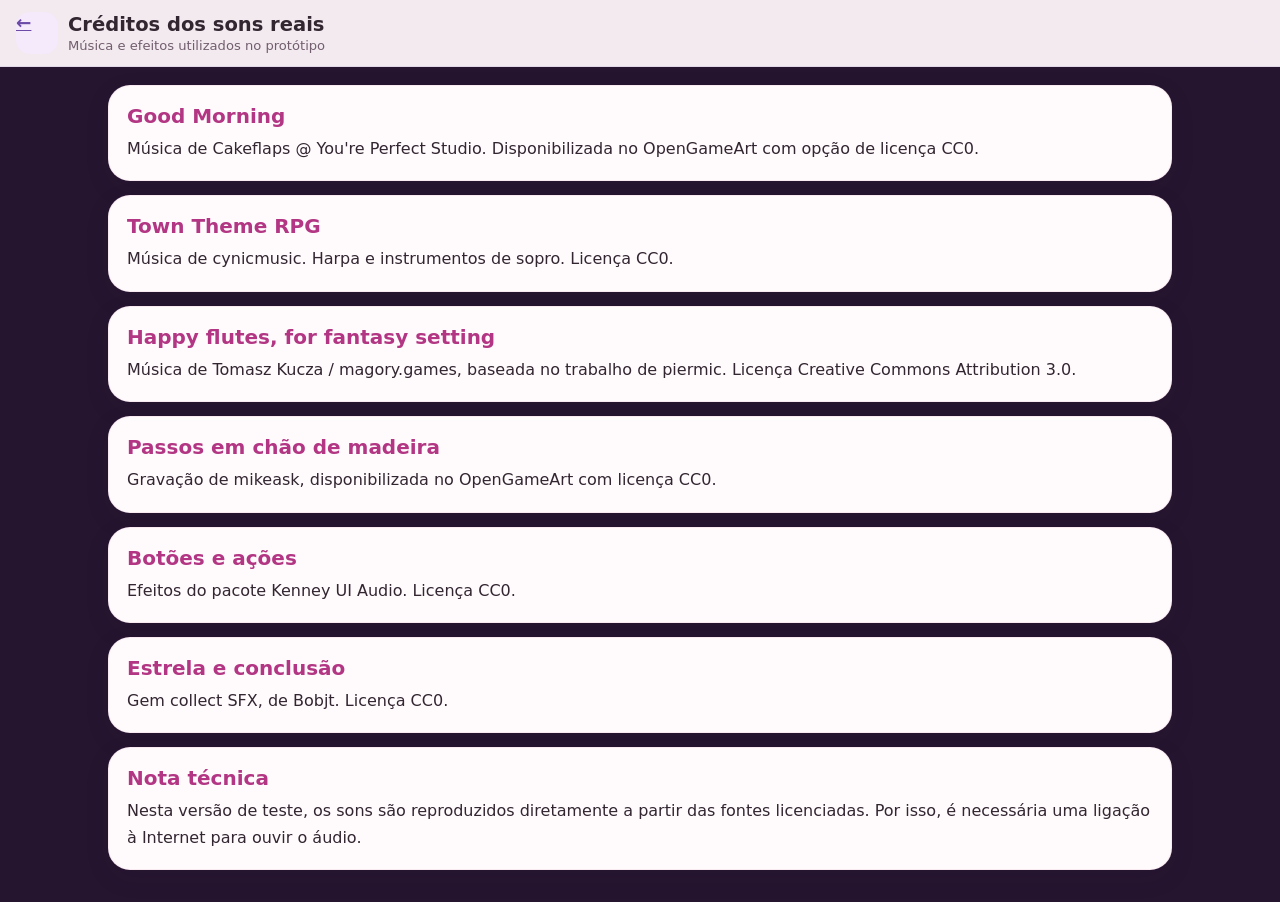
==== creditos-audio.html @ c7500253 "Add files via upload" ====
<!doctype html>
<html lang="pt-PT">
<head>
  <meta charset="utf-8">
  <meta name="viewport" content="width=device-width, initial-scale=1">
  <meta name="theme-color" content="#b23683">
  <title>Créditos de áudio — Ninita e Lama</title>
  <link rel="stylesheet" href="./styles.css">
</head>
<body>
  <header class="topbar">
    <a class="icon-btn" href="./index.html" aria-label="Voltar ao jogo">←</a>
    <div>
      <h2>Créditos dos sons reais</h2>
      <p>Música e efeitos utilizados no protótipo</p>
    </div>
  </header>

  <main class="content">
    <article class="card">
      <h3>Good Morning</h3>
      <p>
        Música de Cakeflaps @ You're Perfect Studio.
        Disponibilizada no OpenGameArt com opção de licença CC0.
      </p>
    </article>

    <article class="card">
      <h3>Town Theme RPG</h3>
      <p>
        Música de cynicmusic. Harpa e instrumentos de sopro.
        Licença CC0.
      </p>
    </article>

    <article class="card">
      <h3>Happy flutes, for fantasy setting</h3>
      <p>
        Música de Tomasz Kucza / magory.games, baseada no trabalho
        de piermic. Licença Creative Commons Attribution 3.0.
      </p>
    </article>

    <article class="card">
      <h3>Passos em chão de madeira</h3>
      <p>
        Gravação de mikeask, disponibilizada no OpenGameArt
        com licença CC0.
      </p>
    </article>

    <article class="card">
      <h3>Botões e ações</h3>
      <p>
        Efeitos do pacote Kenney UI Audio. Licença CC0.
      </p>
    </article>

    <article class="card">
      <h3>Estrela e conclusão</h3>
      <p>
        Gem collect SFX, de Bobjt. Licença CC0.
      </p>
    </article>

    <article class="card">
      <h3>Nota técnica</h3>
      <p>
        Nesta versão de teste, os sons são reproduzidos diretamente
        a partir das fontes licenciadas. Por isso, é necessária uma
        ligação à Internet para ouvir o áudio.
      </p>
    </article>
  </main>
</body>
</html>
---- styles.css ----
:root{
  --pink:#b23683;
  --pink-dark:#7d245c;
  --purple:#6c4ba8;
  --lavender:#efe4ff;
  --yellow:#ffe56b;
  --mint:#dff8ef;
  --green:#278b59;
  --ink:#322631;
  --surface:#fffafc;
  --danger:#b3261e;
  --shadow:0 16px 50px rgba(51,23,55,.22);
  font-family:Inter,ui-rounded,"SF Pro Rounded",system-ui,-apple-system,BlinkMacSystemFont,"Segoe UI",sans-serif;
  color-scheme:light
}
*{box-sizing:border-box}
html,body{margin:0;min-height:100%;background:#25152f;color:var(--ink)}
body{overflow-x:hidden}
button,input{font:inherit}
button{touch-action:manipulation}
img{display:block;max-width:100%}
.app-shell{min-height:100vh}
.screen{min-height:100vh;padding:calc(16px + env(safe-area-inset-top)) 18px calc(20px + env(safe-area-inset-bottom))}
.home-screen{
  position:relative;display:flex;flex-direction:column;justify-content:space-between;align-items:center;
  background:linear-gradient(to bottom,rgba(48,18,60,.08),rgba(49,19,64,.82)),
  url("./assets/images/quarto.webp") center/cover no-repeat
}
.home-overlay{position:absolute;inset:0;background:radial-gradient(circle at 50% 20%,transparent 0 25%,rgba(39,17,51,.28) 75%)}
.hero-panel,.menu-card,.footer-note{position:relative;z-index:1}
.hero-panel{text-align:center;color:#fff;margin-top:4vh;text-shadow:0 3px 18px rgba(0,0,0,.35)}
.logo-badge{width:90px;height:90px;border-radius:50%;margin:0 auto 14px;display:grid;place-items:center;font-size:48px;background:rgba(255,255,255,.92);box-shadow:var(--shadow)}
.hero-panel h1{font-size:clamp(2.4rem,8vw,4rem);line-height:.95;margin:0;font-weight:900}
.subtitle{font-size:clamp(1.05rem,4vw,1.45rem);font-weight:800;color:var(--yellow);margin:.7rem 0 0}
.glass-card{width:min(100%,480px);background:rgba(255,255,255,.94);border:1px solid rgba(255,255,255,.55);border-radius:28px;padding:20px;box-shadow:var(--shadow);backdrop-filter:blur(12px)}
.menu-card{display:grid;gap:12px}
.btn{border:0;border-radius:17px;padding:15px 18px;min-height:52px;cursor:pointer;font-weight:850;transition:.18s transform,.18s box-shadow,.18s opacity}
.btn:hover{transform:translateY(-1px)}
.btn:active{transform:translateY(1px)}
.btn-primary{background:linear-gradient(135deg,var(--pink),#d957a0);color:#fff;box-shadow:0 8px 20px rgba(178,54,131,.28)}
.btn-secondary{background:#fff;color:var(--purple);border:2px solid #dbc8ef}
.btn-text{background:transparent;padding:9px;min-height:40px}
.danger{color:var(--danger)}
.btn:disabled{opacity:.5;cursor:not-allowed;transform:none}
.progress-summary{display:flex;justify-content:center;gap:7px;align-items:baseline;padding-top:4px;color:#65445f;font-size:.95rem}
.progress-summary strong{font-size:1.1rem;color:var(--pink)}
.footer-note{color:#fff;text-align:center;font-size:.9rem;margin:18px 0 0}
.topbar{position:sticky;top:0;z-index:20;display:flex;align-items:center;gap:10px;min-height:66px;padding:12px 72px 12px 16px;background:rgba(255,248,252,.94);backdrop-filter:blur(12px);border-bottom:1px solid rgba(108,75,168,.12)}
.icon-btn{border:0;background:#f4eafb;color:var(--purple);width:42px;height:42px;border-radius:14px;cursor:pointer;font-weight:900;font-size:1.15rem}
.topbar h2{margin:0;font-size:1.22rem}
.topbar p{margin:2px 0 0;color:#725e6e;font-size:.82rem}
.content{max-width:1100px;margin:0 auto;padding:18px}
.world-grid{display:grid;grid-template-columns:repeat(2,minmax(0,1fr));gap:14px}
.world-card{position:relative;min-height:230px;border-radius:24px;overflow:hidden;box-shadow:0 10px 28px rgba(44,18,54,.2);cursor:pointer;background:#62456e;color:#fff;border:0;text-align:left;padding:0}
.world-card img{position:absolute;inset:0;width:100%;height:100%;object-fit:cover}
.world-card::after{content:"";position:absolute;inset:0;background:linear-gradient(to bottom,transparent 30%,rgba(22,10,29,.9))}
.world-card .world-info{position:absolute;z-index:2;left:14px;right:14px;bottom:14px}
.world-card .world-id{font-size:.78rem;color:var(--yellow);font-weight:900}
.world-card h3{margin:3px 0 4px;font-size:1.08rem;line-height:1.05}
.world-card p{margin:0;font-size:.78rem;opacity:.92}
.world-card .emoji{position:absolute;z-index:2;top:12px;left:12px;font-size:1.8rem}
.world-card.locked{filter:saturate(.45);opacity:.58;cursor:not-allowed}
.world-card .lock{position:absolute;z-index:3;inset:0;display:grid;place-items:center;font-size:2.4rem;background:rgba(34,17,42,.26)}
.world-card.completed .star{position:absolute;z-index:3;right:12px;top:12px;font-size:1.8rem;filter:drop-shadow(0 2px 8px rgba(0,0,0,.35))}
.story-hero,.level-hero{position:relative;border-radius:26px;overflow:hidden;min-height:250px;margin-bottom:16px;box-shadow:var(--shadow)}
.story-hero img,.level-hero img{width:100%;height:100%;position:absolute;inset:0;object-fit:cover}
.story-hero::after,.level-hero::after{content:"";position:absolute;inset:0;background:linear-gradient(to top,rgba(26,11,34,.85),transparent 60%)}
.story-hero h1,.level-hero .hero-copy{position:absolute;z-index:2;left:20px;right:20px;bottom:18px;color:#fff}
.story-hero h1{margin:0;font-size:clamp(1.6rem,5vw,2.6rem)}
.card{background:var(--surface);border-radius:22px;padding:18px;margin-bottom:14px;box-shadow:0 8px 24px rgba(57,27,62,.1);border:1px solid rgba(178,54,131,.08)}
.card h3{margin:0 0 8px;color:var(--pink);font-size:1.25rem}
.card p{margin:0;line-height:1.65}
.gallery-grid{display:grid;grid-template-columns:1fr;gap:16px}
.gallery-card{overflow:hidden;background:#fff;border-radius:24px;box-shadow:var(--shadow)}
.gallery-card img{width:100%;aspect-ratio:4/3;object-fit:cover}
.gallery-card .caption{padding:15px}
.gallery-card h3{margin:0 0 4px}
.level-screen{min-height:100vh;background-position:center;background-size:cover;background-attachment:fixed}
.level-shade{min-height:100vh;background:linear-gradient(rgba(41,18,52,.26),rgba(36,15,46,.88))}
.level-content{max-width:790px;margin:0 auto;padding:18px}
.level-hero{min-height:220px}
.level-hero .hero-copy h1{margin:0 0 6px;font-size:clamp(1.6rem,5vw,2.4rem)}
.level-hero .hero-copy p{margin:0;opacity:.94}
.mission-card{background:rgba(255,255,255,.95);backdrop-filter:blur(10px);border-radius:24px;padding:18px;margin-bottom:14px;box-shadow:var(--shadow)}
.mission-card h3{margin:.1rem 0 .55rem;color:var(--pink)}
.lama-tip{background:#f0e7ff;color:#5b3c88;border-radius:15px;padding:12px;margin-top:12px;font-weight:700}
.progress-track{height:12px;border-radius:999px;background:#eadfeb;overflow:hidden;margin:14px 0 7px}
.progress-fill{height:100%;width:0;background:linear-gradient(90deg,var(--pink),#ec74ba);transition:width .25s}
.task-list{display:grid;gap:11px}
.task{display:flex;align-items:center;gap:12px;width:100%;background:rgba(255,255,255,.95);border:0;border-radius:18px;padding:14px;text-align:left;cursor:pointer;box-shadow:0 7px 20px rgba(44,20,50,.13)}
.task .check{flex:0 0 30px;width:30px;height:30px;border-radius:50%;display:grid;place-items:center;background:#eee4f1;color:transparent;font-weight:900}
.task.done{background:#e9faef}
.task.done .check{background:#2f9d65;color:#fff}
.task span:last-child{font-weight:800}
.reward{display:none;background:#fff2af;border-radius:24px;padding:22px;margin-top:16px;text-align:center;box-shadow:var(--shadow)}
.reward.show{display:block;animation:pop .25s ease-out}
.reward .big-star{font-size:3rem}
@keyframes pop{from{transform:scale(.94);opacity:0}to{transform:scale(1);opacity:1}}
.dialog-backdrop{position:fixed;inset:0;z-index:100;background:rgba(24,10,30,.55);display:grid;place-items:center;padding:18px}
.dialog{width:min(100%,430px);background:#fff;border-radius:24px;padding:22px;box-shadow:var(--shadow)}
.dialog h3{margin-top:0}
.dialog-actions{display:flex;justify-content:flex-end;gap:10px;margin-top:18px}
.badge{display:inline-flex;gap:6px;align-items:center;border-radius:999px;background:#f4e8fb;color:#5e3b85;padding:7px 10px;font-size:.8rem;font-weight:800}
.empty-space{height:20px}

/* Áudio */
.audio-button{
  position:fixed;z-index:250;right:15px;top:calc(14px + env(safe-area-inset-top));
  width:48px;height:48px;border:0;border-radius:16px;background:rgba(255,255,255,.95);
  color:var(--purple);box-shadow:0 10px 28px rgba(44,18,54,.25);font-size:1.35rem;cursor:pointer
}
.audio-panel{
  position:fixed;z-index:260;right:15px;top:calc(70px + env(safe-area-inset-top));
  width:min(320px,calc(100vw - 30px));background:rgba(255,255,255,.98);border-radius:22px;
  padding:18px;box-shadow:var(--shadow);backdrop-filter:blur(12px)
}
.audio-panel h3{margin:0 0 14px;color:var(--pink)}
.audio-panel label{display:grid;grid-template-columns:75px 1fr;align-items:center;gap:12px;margin-bottom:14px;font-weight:800}
.audio-panel input[type=range]{width:100%;accent-color:var(--pink)}
.audio-panel .btn{width:100%;margin-top:8px}

/* Jogo interativo do Quarto Encantado */
.game-shell{max-width:1080px;margin:0 auto;padding:14px}
.game-instructions{
  display:flex;flex-wrap:wrap;gap:8px;align-items:center;justify-content:center;
  background:rgba(255,255,255,.96);padding:12px;border-radius:18px;margin-bottom:12px;box-shadow:var(--shadow)
}
.key-chip{background:#f1e6f7;color:#5d3d78;border:1px solid #dbc9e5;border-radius:10px;padding:7px 9px;font-weight:900;font-size:.82rem}
.game-layout{display:grid;gap:12px}
.game-stage-wrap{
  position:relative;overflow:hidden;border-radius:24px;background:#f7cbe0;
  box-shadow:var(--shadow);border:4px solid rgba(255,255,255,.82)
}
#game-canvas{display:block;width:100%;height:auto;aspect-ratio:16/9;touch-action:none}
.game-prompt{
  position:absolute;left:50%;bottom:12px;transform:translateX(-50%);
  max-width:calc(100% - 24px);padding:9px 14px;border-radius:999px;
  background:rgba(48,25,55,.86);color:#fff;font-weight:900;text-align:center;font-size:.88rem;
  pointer-events:none
}
.game-hud{
  display:grid;gap:9px;background:rgba(255,255,255,.96);border-radius:22px;padding:15px;box-shadow:var(--shadow)
}
.game-hud h3{margin:0;color:var(--pink)}
.game-task{
  display:flex;align-items:center;gap:9px;background:#f9f0f7;border-radius:14px;padding:9px 11px;font-size:.91rem;font-weight:800
}
.game-task .game-check{width:25px;height:25px;display:grid;place-items:center;border-radius:50%;background:#e5d8e7;color:transparent;flex:0 0 25px}
.game-task.done{background:#e4f8eb}
.game-task.done .game-check{background:var(--green);color:#fff}
.game-controls{display:flex;gap:18px;justify-content:center;align-items:center;margin-top:13px;user-select:none}
.dpad{display:grid;grid-template-columns:58px 58px 58px;grid-template-rows:58px 58px 58px;gap:5px}
.control-btn{
  border:0;border-radius:18px;background:rgba(255,255,255,.96);color:var(--purple);
  box-shadow:0 8px 22px rgba(45,20,52,.22);font-size:1.45rem;font-weight:900;
  touch-action:none;cursor:pointer
}
.control-btn.active,.control-btn:active{background:var(--purple);color:#fff;transform:scale(.96)}
.control-up{grid-column:2;grid-row:1}
.control-left{grid-column:1;grid-row:2}
.control-down{grid-column:2;grid-row:2}
.control-right{grid-column:3;grid-row:2}
.action-btn{
  width:115px;height:115px;border-radius:50%;border:0;background:linear-gradient(145deg,#ff83bd,var(--pink));
  color:#fff;font-weight:950;box-shadow:0 12px 28px rgba(178,54,131,.35);cursor:pointer;touch-action:none;
  display:grid;place-items:center;text-align:center;padding:12px
}
.action-btn:active{transform:scale(.96)}
.game-reward{
  position:absolute;inset:0;display:none;place-items:center;background:rgba(47,22,55,.66);
  padding:18px;z-index:10
}
.game-reward.show{display:grid}
.game-reward-card{
  width:min(430px,100%);background:#fff4b7;border-radius:28px;padding:24px;text-align:center;box-shadow:var(--shadow)
}
.game-reward-card .big-star{font-size:3.5rem}
.game-reward-card h2{margin:4px 0;color:#714a22}
.game-reward-card .btn{width:100%;margin-top:12px}

@media (min-width:700px){
  .world-grid{grid-template-columns:repeat(3,minmax(0,1fr))}
  .gallery-grid{grid-template-columns:repeat(2,minmax(0,1fr))}
  .screen{padding-left:26px;padding-right:26px}
  .game-layout{grid-template-columns:minmax(0,1fr) 260px;align-items:start}
}
@media (min-width:980px){
  .world-grid{grid-template-columns:repeat(4,minmax(0,1fr))}
  .gallery-grid{grid-template-columns:repeat(3,minmax(0,1fr))}
}
@media (max-width:480px){
  .dpad{grid-template-columns:52px 52px 52px;grid-template-rows:52px 52px 52px}
  .action-btn{width:100px;height:100px;font-size:.88rem}
  .game-controls{gap:10px}
}


.audio-credit-link{
  display:block;
  width:100%;
  text-align:center;
  text-decoration:none;
  color:#6c4ba8
}
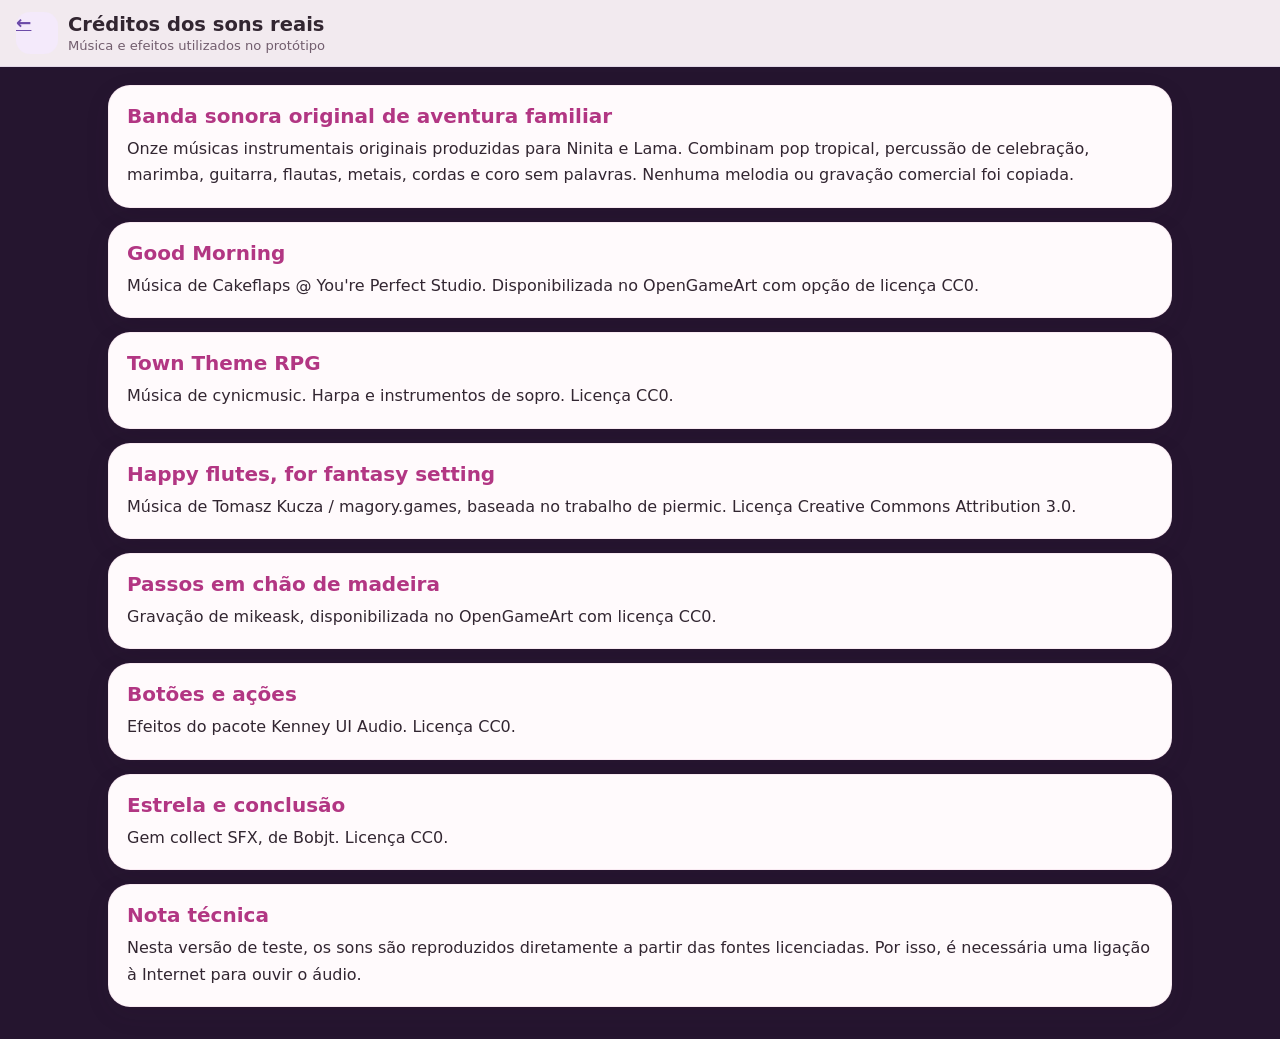
==== commit f57e9e63: "Add files via upload" ====
--- a/creditos-audio.html
+++ b/creditos-audio.html
@@ -17,6 +17,18 @@
   </header>
 
   <main class="content">
+    <article class="card">
+      <h3>Banda sonora original de aventura familiar</h3>
+      <p>
+        Onze músicas instrumentais originais produzidas para Ninita e Lama.
+        Combinam pop tropical, percussão de celebração, marimba, guitarra,
+        flautas, metais, cordas e coro sem palavras. Nenhuma melodia ou
+        gravação comercial foi copiada.
+      </p>
+    </article>
+
+    
+
     <article class="card">
       <h3>Good Morning</h3>
       <p>
--- a/styles.css
+++ b/styles.css
@@ -135,7 +135,16 @@
 .game-prompt{
   position:absolute;left:50%;bottom:12px;transform:translateX(-50%);
   max-width:calc(100% - 24px);padding:9px 14px;border-radius:999px;
-  background:rgba(48,25,55,.86);color:#fff;font-weight:900;text-align:center;font-size:.88rem;
+  background:transparent;
+  color:#fff;
+  font-weight:900;
+  text-align:center;
+  font-size:.88rem;
+  text-shadow:
+    0 2px 4px rgba(0,0,0,.95),
+    0 0 8px rgba(0,0,0,.75);
+  box-shadow:none;
+  backdrop-filter:none;
   pointer-events:none
 }
 .game-hud{
@@ -202,3 +211,270 @@
   text-decoration:none;
   color:#6c4ba8
 }
+
+
+/* --- Ajustes da versão realista vertical --- */
+.home-screen{
+  background:linear-gradient(to bottom,rgba(38,16,47,.15),rgba(38,16,47,.84)),
+  url("./assets/images/quarto.webp") center/cover no-repeat;
+}
+
+.story-hero,
+.level-hero{
+  min-height:380px;
+}
+
+.gallery-card img{
+  aspect-ratio:9/16;
+}
+
+.world-card{
+  min-height:290px;
+}
+
+.level-screen{
+  background-position:center;
+  background-size:cover;
+  background-attachment:scroll;
+}
+
+.game-shell{
+  max-width:640px;
+  margin:0 auto;
+  padding:14px 10px 24px;
+}
+
+.game-layout{
+  grid-template-columns:1fr !important;
+  gap:14px;
+}
+
+.game-stage-wrap{
+  max-width:560px;
+  margin:0 auto;
+  border-radius:26px;
+}
+
+#game-canvas{
+  display:block;
+  width:100%;
+  height:auto;
+  aspect-ratio:9/16;
+  touch-action:none;
+}
+
+.game-hud{
+  max-width:560px;
+  margin:0 auto;
+}
+
+.game-controls{
+  flex-direction:row;
+  justify-content:center;
+  align-items:center;
+  gap:16px;
+  margin-top:14px;
+}
+
+.game-instructions{
+  max-width:560px;
+  margin:0 auto 12px;
+}
+
+.action-btn{
+  width:110px;
+  height:110px;
+}
+
+@media (min-width:700px){
+  .game-layout{
+    grid-template-columns:1fr !important;
+  }
+}
+
+@media (max-width:480px){
+  .story-hero,
+  .level-hero{
+    min-height:300px;
+  }
+
+  .world-card{
+    min-height:250px;
+  }
+
+  .game-controls{
+    gap:10px;
+  }
+
+  .action-btn{
+    width:98px;
+    height:98px;
+    font-size:.84rem;
+  }
+}
+
+
+/* --- Comandos visíveis dentro do cenário e toque direto --- */
+.game-stage-wrap{
+  position:relative;
+  overflow:hidden;
+}
+
+.game-controls{
+  display:none !important;
+}
+
+.game-controls-overlay{
+  position:absolute;
+  inset:0;
+  z-index:5;
+  pointer-events:none;
+}
+
+.game-controls-overlay .overlay-dpad{
+  position:absolute;
+  left:12px;
+  bottom:14px;
+  grid-template-columns:44px 44px 44px;
+  grid-template-rows:44px 44px 44px;
+  gap:4px;
+  pointer-events:auto;
+}
+
+.game-controls-overlay .control-btn{
+  border-radius:14px;
+  background:rgba(255,255,255,.60);
+  color:var(--purple);
+  box-shadow:0 6px 16px rgba(25,10,30,.18);
+  backdrop-filter:blur(6px);
+  font-size:1.1rem;
+}
+
+.game-controls-overlay .control-btn.active,
+.game-controls-overlay .control-btn:active{
+  background:rgba(72,40,98,.92);
+  color:#fff;
+}
+
+.game-controls-overlay .overlay-action{
+  position:absolute;
+  right:12px;
+  bottom:18px;
+  width:84px;
+  height:84px;
+  padding:8px;
+  font-size:.70rem;
+  line-height:1.08;
+  pointer-events:auto;
+  opacity:.93;
+  box-shadow:0 10px 22px rgba(178,54,131,.32);
+}
+
+.game-prompt{
+  top:12px;
+  bottom:auto;
+  transform:translateX(-50%);
+  max-width:calc(100% - 28px);
+  font-size:.78rem;
+}
+
+@media (max-width:480px){
+  .game-controls-overlay .overlay-dpad{
+    left:10px;
+    bottom:10px;
+    grid-template-columns:40px 40px 40px;
+    grid-template-rows:40px 40px 40px;
+  }
+
+  .game-controls-overlay .control-btn{
+    font-size:1rem;
+    border-radius:12px;
+  }
+
+  .game-controls-overlay .overlay-action{
+    right:10px;
+    bottom:12px;
+    width:76px;
+    height:76px;
+    font-size:.66rem;
+  }
+
+  .game-prompt{
+    font-size:.74rem;
+  }
+}
+
+
+/* --- Joystick redondo e arrasto direto de objetos --- */
+.game-controls-overlay .overlay-dpad{
+  display:none !important;
+}
+
+.virtual-joystick{
+  position:absolute;
+  left:12px;
+  bottom:14px;
+  width:92px;
+  height:92px;
+  border-radius:50%;
+  pointer-events:auto;
+  touch-action:none;
+  opacity:.72;
+  transition:opacity .15s ease;
+}
+
+.virtual-joystick:active{
+  opacity:.96;
+}
+
+.joystick-ring{
+  position:absolute;
+  inset:0;
+  border-radius:50%;
+  background:rgba(255,255,255,.24);
+  border:3px solid rgba(255,255,255,.70);
+  box-shadow:
+    0 7px 20px rgba(25,10,30,.24),
+    inset 0 0 18px rgba(255,255,255,.20);
+  backdrop-filter:blur(5px);
+}
+
+.joystick-knob{
+  position:absolute;
+  left:50%;
+  top:50%;
+  width:44px;
+  height:44px;
+  margin-left:-22px;
+  margin-top:-22px;
+  border-radius:50%;
+  background:rgba(108,75,168,.88);
+  border:3px solid rgba(255,255,255,.88);
+  box-shadow:0 5px 14px rgba(35,16,45,.30);
+  transform:translate(0,0);
+  transition:transform .04s linear;
+}
+
+.game-controls-overlay .overlay-action{
+  opacity:.76;
+}
+
+.game-controls-overlay .overlay-action:active{
+  opacity:1;
+}
+
+@media (max-width:480px){
+  .virtual-joystick{
+    left:9px;
+    bottom:10px;
+    width:82px;
+    height:82px;
+  }
+
+  .joystick-knob{
+    width:40px;
+    height:40px;
+    margin-left:-20px;
+    margin-top:-20px;
+  }
+}
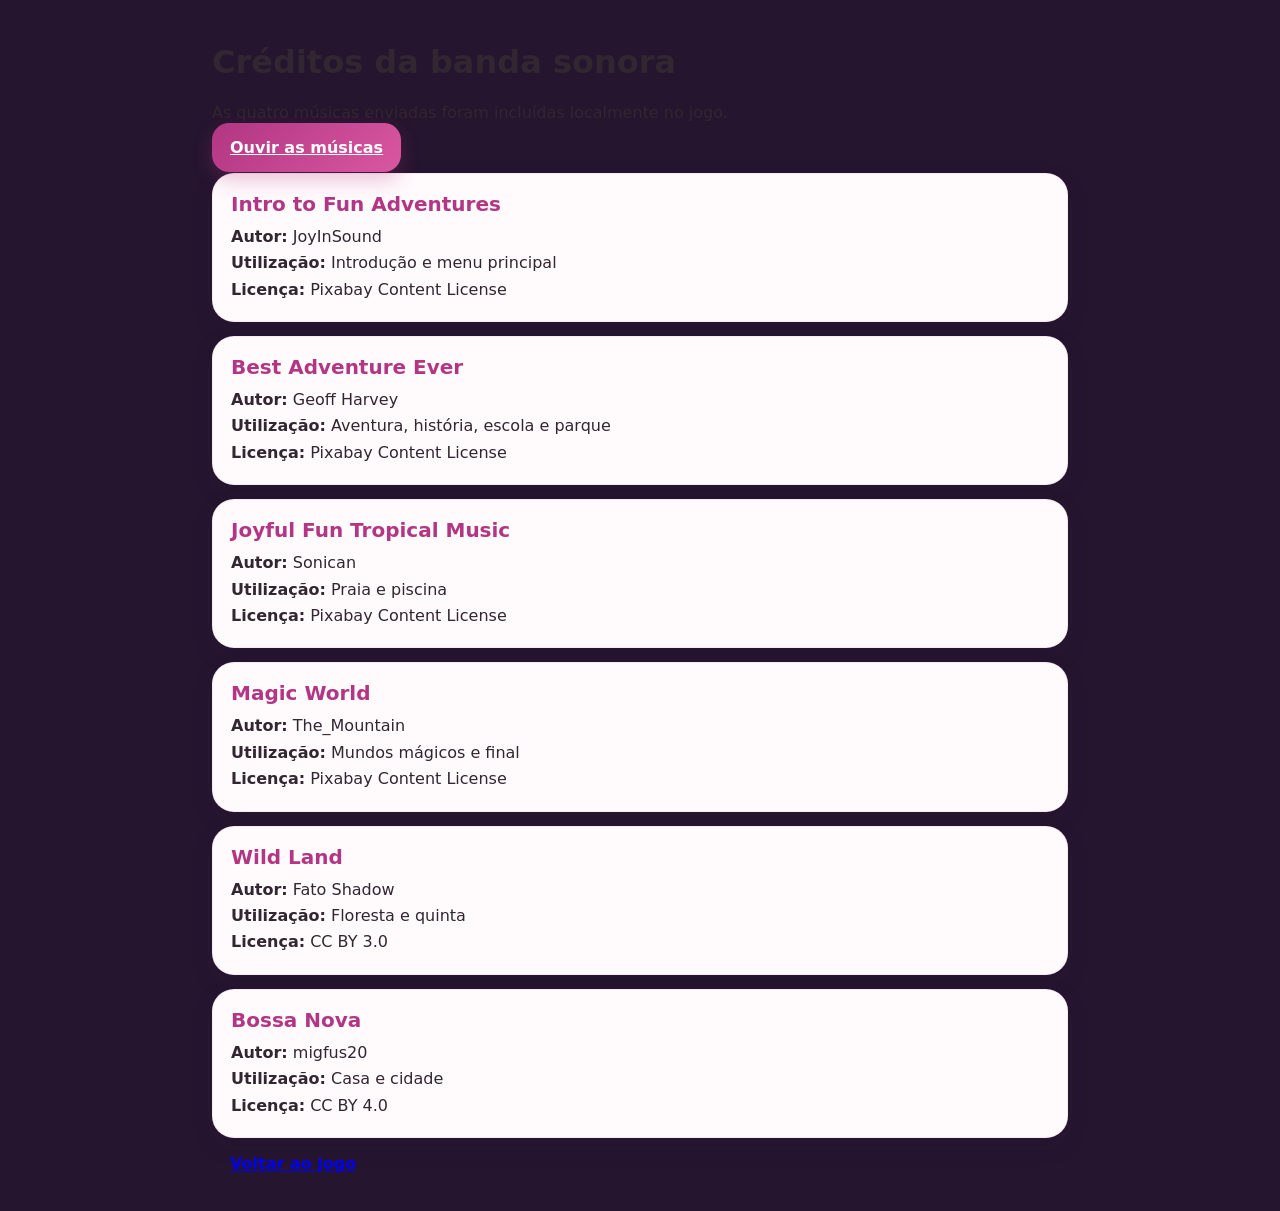
==== commit 045f0be5: "Add files via upload" ====
--- a/creditos-audio.html
+++ b/creditos-audio.html
@@ -2,87 +2,60 @@
 <html lang="pt-PT">
 <head>
   <meta charset="utf-8">
-  <meta name="viewport" content="width=device-width, initial-scale=1">
-  <meta name="theme-color" content="#b23683">
+  <meta name="viewport" content="width=device-width,initial-scale=1">
   <title>Créditos de áudio — Ninita e Lama</title>
   <link rel="stylesheet" href="./styles.css">
+  <style>.credits-shell{max-width:900px;margin:0 auto;padding:22px}.credits-shell .card{margin:14px 0}</style>
 </head>
 <body>
-  <header class="topbar">
-    <a class="icon-btn" href="./index.html" aria-label="Voltar ao jogo">←</a>
-    <div>
-      <h2>Créditos dos sons reais</h2>
-      <p>Música e efeitos utilizados no protótipo</p>
-    </div>
-  </header>
-
-  <main class="content">
-    <article class="card">
-      <h3>Banda sonora original de aventura familiar</h3>
-      <p>
-        Onze músicas instrumentais originais produzidas para Ninita e Lama.
-        Combinam pop tropical, percussão de celebração, marimba, guitarra,
-        flautas, metais, cordas e coro sem palavras. Nenhuma melodia ou
-        gravação comercial foi copiada.
-      </p>
-    </article>
-
+  <main class="credits-shell">
+    <h1>Créditos da banda sonora</h1>
+    <p>As quatro músicas enviadas foram incluídas localmente no jogo.</p>
+    <p><a class="btn btn-primary" href="./teste-musicas.html">Ouvir as músicas</a></p>
     
-
-    <article class="card">
-      <h3>Good Morning</h3>
-      <p>
-        Música de Cakeflaps @ You're Perfect Studio.
-        Disponibilizada no OpenGameArt com opção de licença CC0.
-      </p>
-    </article>
-
-    <article class="card">
-      <h3>Town Theme RPG</h3>
-      <p>
-        Música de cynicmusic. Harpa e instrumentos de sopro.
-        Licença CC0.
-      </p>
-    </article>
-
-    <article class="card">
-      <h3>Happy flutes, for fantasy setting</h3>
-      <p>
-        Música de Tomasz Kucza / magory.games, baseada no trabalho
-        de piermic. Licença Creative Commons Attribution 3.0.
-      </p>
-    </article>
-
-    <article class="card">
-      <h3>Passos em chão de madeira</h3>
-      <p>
-        Gravação de mikeask, disponibilizada no OpenGameArt
-        com licença CC0.
-      </p>
-    </article>
-
-    <article class="card">
-      <h3>Botões e ações</h3>
-      <p>
-        Efeitos do pacote Kenney UI Audio. Licença CC0.
-      </p>
-    </article>
-
-    <article class="card">
-      <h3>Estrela e conclusão</h3>
-      <p>
-        Gem collect SFX, de Bobjt. Licença CC0.
-      </p>
-    </article>
-
-    <article class="card">
-      <h3>Nota técnica</h3>
-      <p>
-        Nesta versão de teste, os sons são reproduzidos diretamente
-        a partir das fontes licenciadas. Por isso, é necessária uma
-        ligação à Internet para ouvir o áudio.
-      </p>
-    </article>
+        <article class="card">
+          <h3>Intro to Fun Adventures</h3>
+          <p><strong>Autor:</strong> JoyInSound</p>
+          <p><strong>Utilização:</strong> Introdução e menu principal</p>
+          <p><strong>Licença:</strong> Pixabay Content License</p>
+        </article>
+        
+        <article class="card">
+          <h3>Best Adventure Ever</h3>
+          <p><strong>Autor:</strong> Geoff Harvey</p>
+          <p><strong>Utilização:</strong> Aventura, história, escola e parque</p>
+          <p><strong>Licença:</strong> Pixabay Content License</p>
+        </article>
+        
+        <article class="card">
+          <h3>Joyful Fun Tropical Music</h3>
+          <p><strong>Autor:</strong> Sonican</p>
+          <p><strong>Utilização:</strong> Praia e piscina</p>
+          <p><strong>Licença:</strong> Pixabay Content License</p>
+        </article>
+        
+        <article class="card">
+          <h3>Magic World</h3>
+          <p><strong>Autor:</strong> The_Mountain</p>
+          <p><strong>Utilização:</strong> Mundos mágicos e final</p>
+          <p><strong>Licença:</strong> Pixabay Content License</p>
+        </article>
+        
+        <article class="card">
+          <h3>Wild Land</h3>
+          <p><strong>Autor:</strong> Fato Shadow</p>
+          <p><strong>Utilização:</strong> Floresta e quinta</p>
+          <p><strong>Licença:</strong> CC BY 3.0</p>
+        </article>
+        
+        <article class="card">
+          <h3>Bossa Nova</h3>
+          <p><strong>Autor:</strong> migfus20</p>
+          <p><strong>Utilização:</strong> Casa e cidade</p>
+          <p><strong>Licença:</strong> CC BY 4.0</p>
+        </article>
+        
+    <p><a class="btn" href="./">Voltar ao jogo</a></p>
   </main>
 </body>
 </html>
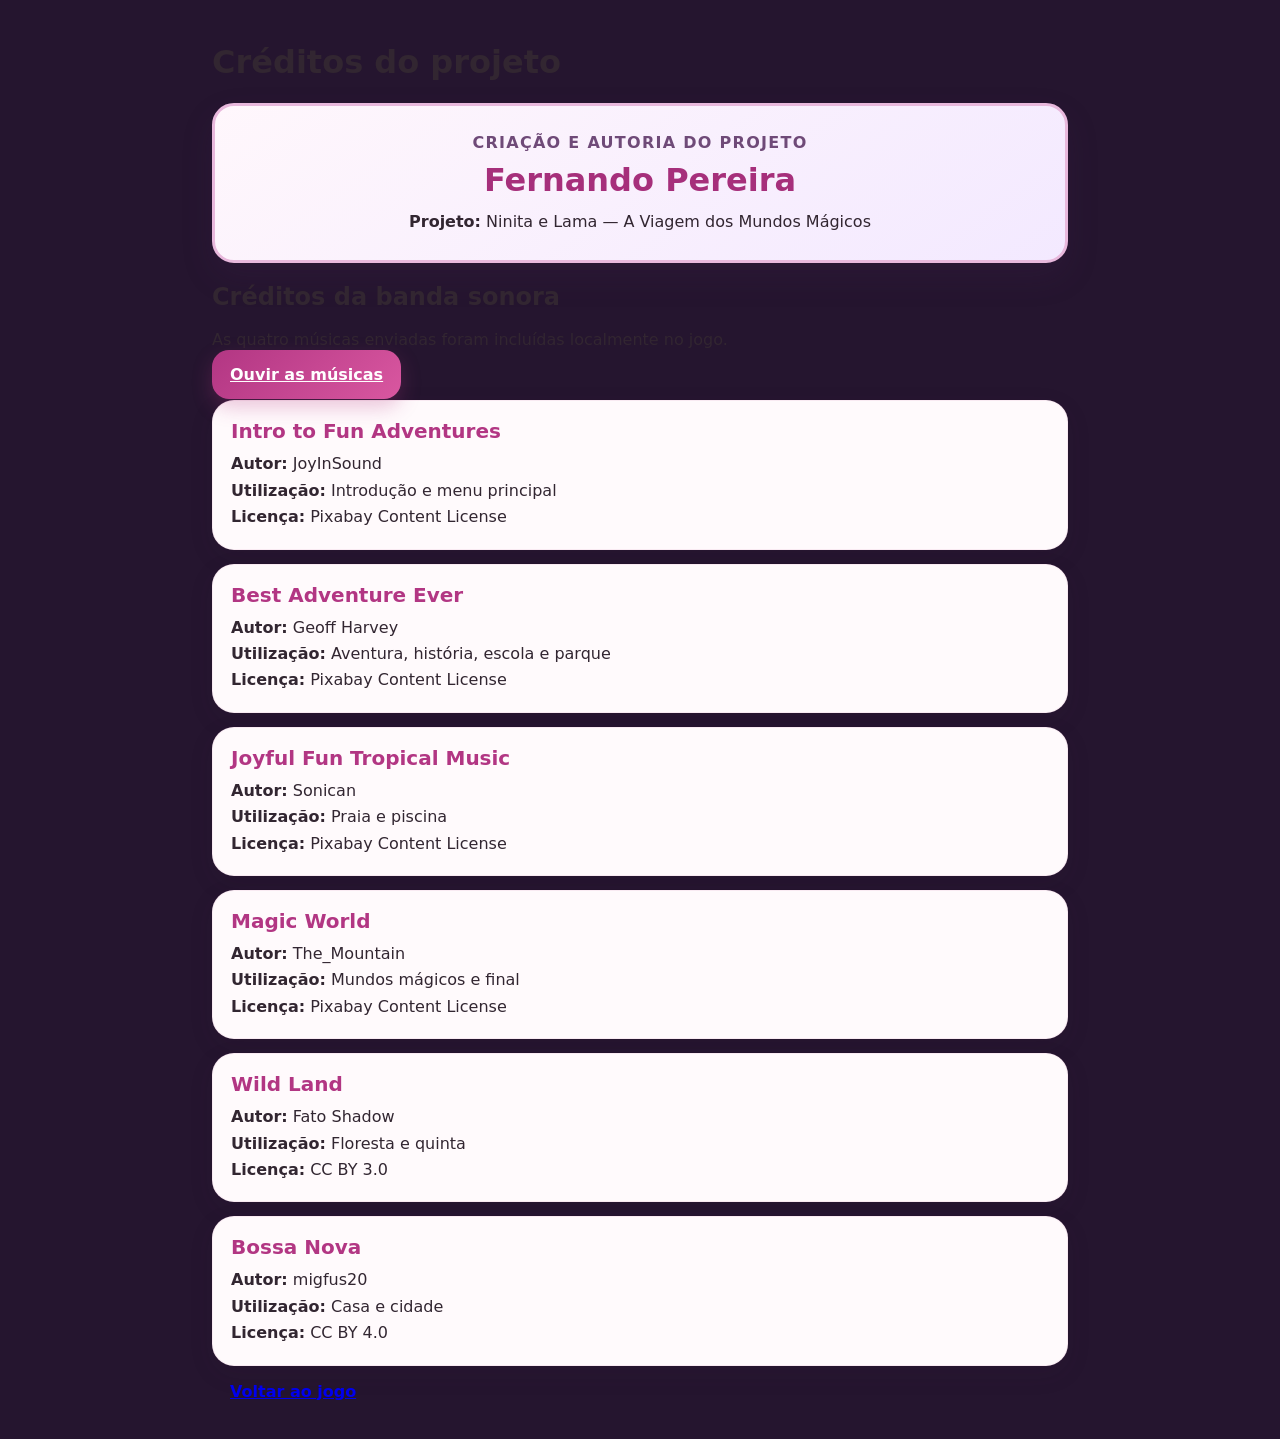
==== commit 6bfa6ca4: "Add files via upload" ====
--- a/creditos-audio.html
+++ b/creditos-audio.html
@@ -3,13 +3,42 @@
 <head>
   <meta charset="utf-8">
   <meta name="viewport" content="width=device-width,initial-scale=1">
-  <title>Créditos de áudio — Ninita e Lama</title>
+  <title>Créditos do projeto — Ninita e Lama</title>
   <link rel="stylesheet" href="./styles.css">
-  <style>.credits-shell{max-width:900px;margin:0 auto;padding:22px}.credits-shell .card{margin:14px 0}</style>
+  <style>
+      .credits-shell{max-width:900px;margin:0 auto;padding:22px}
+      .credits-shell .card{margin:14px 0}
+      .creator-credit{
+        padding:24px;
+        text-align:center;
+        border:3px solid #e8b8dc;
+        background:linear-gradient(145deg,#fff7fc,#f3e9ff);
+        box-shadow:0 14px 32px rgba(74,36,86,.16)
+      }
+      .creator-credit h2{
+        margin:5px 0 10px;
+        font-size:2rem;
+        color:#a62f7b
+      }
+      .creator-label{
+        margin:0;
+        font-weight:800;
+        text-transform:uppercase;
+        letter-spacing:.08em;
+        color:#6f4a78
+      }
+    </style>
 </head>
 <body>
   <main class="credits-shell">
-    <h1>Créditos da banda sonora</h1>
+    <h1>Créditos do projeto</h1>
+    <article class="card creator-credit">
+      <p class="creator-label">Criação e autoria do projeto</p>
+      <h2>Fernando Pereira</h2>
+      <p><strong>Projeto:</strong> Ninita e Lama — A Viagem dos Mundos Mágicos</p>
+    </article>
+
+    <h2>Créditos da banda sonora</h2>
     <p>As quatro músicas enviadas foram incluídas localmente no jogo.</p>
     <p><a class="btn btn-primary" href="./teste-musicas.html">Ouvir as músicas</a></p>
     
--- a/styles.css
+++ b/styles.css
@@ -478,3 +478,527 @@
     margin-top:-20px;
   }
 }
+
+
+/* ==========================================================
+   Atividades educativas por nível
+   ========================================================== */
+.btn-activity-level{
+  width:100%;
+  margin-top:16px;
+  background:linear-gradient(135deg,#ffcb4b,#ff7eb3);
+  color:#432240;
+  border:0;
+  box-shadow:0 10px 24px rgba(178,54,131,.22);
+}
+
+.activity-hub{padding-bottom:48px}
+.activity-hero{
+  min-height:280px;
+  border-radius:28px;
+  background-size:cover;
+  background-position:center;
+  overflow:hidden;
+  margin-bottom:20px;
+  box-shadow:0 18px 38px rgba(42,22,54,.18);
+}
+.activity-hero-shade{
+  min-height:280px;
+  padding:28px;
+  display:flex;
+  flex-direction:column;
+  justify-content:flex-end;
+  color:#fff;
+  background:linear-gradient(180deg,rgba(37,18,48,.08),rgba(37,18,48,.82));
+}
+.activity-hero h1{font-size:clamp(2rem,7vw,3.5rem);margin:.4rem 0}
+.activity-hero p{max-width:640px;margin:0;line-height:1.5}
+.activity-progress-summary{
+  display:inline-flex;
+  align-items:center;
+  gap:10px;
+  margin-top:15px;
+  padding:10px 14px;
+  border-radius:16px;
+  background:rgba(255,255,255,.18);
+  width:max-content;
+  backdrop-filter:blur(8px);
+}
+.activity-grid{
+  display:grid;
+  grid-template-columns:repeat(auto-fit,minmax(220px,1fr));
+  gap:16px;
+}
+.activity-card{
+  position:relative;
+  border:0;
+  border-radius:24px;
+  padding:22px;
+  text-align:left;
+  background:#fff;
+  color:var(--ink,#3c2945);
+  box-shadow:0 12px 28px rgba(55,25,68,.12);
+  cursor:pointer;
+  transition:transform .15s ease,box-shadow .15s ease;
+}
+.activity-card:hover,.activity-card:focus-visible{transform:translateY(-3px);box-shadow:0 17px 32px rgba(55,25,68,.18)}
+.activity-card.completed{outline:3px solid #ffd95a}
+.activity-icon{display:block;font-size:2.8rem;margin-bottom:10px}
+.activity-done{position:absolute;right:16px;top:14px;font-size:1.5rem}
+.activity-card h3{margin:.2rem 0 .5rem;font-size:1.18rem}
+.activity-card p{margin:0 0 16px;line-height:1.45;color:#6d5a75}
+.activity-play{font-weight:900;color:#b23683}
+.activity-note{margin-top:18px}
+.activity-return{margin:20px auto 0;display:flex}
+
+.activity-overlay{
+  position:fixed;
+  inset:0;
+  z-index:1000;
+  display:flex;
+  align-items:center;
+  justify-content:center;
+  padding:12px;
+  background:rgba(30,14,38,.78);
+  backdrop-filter:blur(8px);
+}
+.activity-modal{
+  width:min(980px,100%);
+  max-height:calc(100vh - 24px);
+  overflow:auto;
+  background:linear-gradient(180deg,#fff,#fff6fb);
+  border-radius:28px;
+  box-shadow:0 30px 80px rgba(0,0,0,.38);
+}
+.activity-modal-header{
+  position:sticky;
+  top:0;
+  z-index:4;
+  display:flex;
+  justify-content:space-between;
+  align-items:flex-start;
+  gap:16px;
+  padding:18px 20px;
+  background:rgba(255,255,255,.96);
+  border-bottom:1px solid #f0dce9;
+  backdrop-filter:blur(12px);
+}
+.activity-modal-header h2{margin:.35rem 0 .15rem;color:#632f73}
+.activity-modal-header p{margin:0;color:#745f7b}
+.activity-close{
+  flex:0 0 auto;
+  width:46px;height:46px;border:0;border-radius:50%;
+  background:#f4e4ef;color:#6b345f;font-size:2rem;cursor:pointer;
+}
+.activity-root{position:relative;padding:22px;min-height:420px}
+.mini-instruction,.mini-feedback{
+  padding:12px 16px;border-radius:16px;background:#fff1a8;color:#4c3c28;text-align:center;font-weight:800;
+}
+.mini-feedback{background:#f3e8ff;color:#5d3672}
+.mini-success{
+  position:absolute;inset:0;z-index:8;display:flex;flex-direction:column;align-items:center;justify-content:center;
+  text-align:center;padding:28px;background:rgba(255,255,255,.96);border-radius:20px;
+}
+.mini-success .big-star{font-size:5rem}
+
+.memory-grid{display:grid;grid-template-columns:repeat(4,1fr);gap:10px;max-width:620px;margin:20px auto}
+.memory-card{aspect-ratio:1;border:0;border-radius:18px;background:linear-gradient(145deg,#b45bd0,#6842a8);color:#fff;font-size:2.2rem;font-weight:900;cursor:pointer;box-shadow:0 8px 16px rgba(68,34,87,.18)}
+.memory-card.flipped{background:#fff;color:#3e2747;outline:3px solid #ff88bd}
+.memory-card.matched{background:#fff7b6;outline:3px solid #f5c518}
+
+.word-game{text-align:center}
+.word-picture{font-size:6rem;margin:8px}
+.word-slots{display:flex;justify-content:center;flex-wrap:wrap;gap:7px;margin:16px}
+.word-slots span{display:grid;place-items:center;width:44px;height:54px;border-bottom:5px solid #7b3d85;font-size:1.8rem;font-weight:900}
+.letter-bank{display:flex;justify-content:center;flex-wrap:wrap;gap:10px;margin:18px}
+.letter-tile{width:54px;height:58px;border:0;border-radius:14px;background:#fff;box-shadow:0 6px 14px rgba(60,30,70,.15);font-size:1.5rem;font-weight:900;color:#6c3276}
+.letter-tile.used{opacity:.25}.wrong{animation:wrongShake .3s ease;background:#ffd6dc!important}
+@keyframes wrongShake{25%{transform:translateX(-7px)}75%{transform:translateX(7px)}}
+
+.math-score{text-align:center;font-size:1.3rem;font-weight:900}
+.math-question{text-align:center;font-size:clamp(3rem,12vw,6rem);font-weight:900;color:#69387a;margin:30px 0}
+.math-answers{display:grid;grid-template-columns:repeat(2,minmax(100px,220px));justify-content:center;gap:14px;margin-bottom:20px}
+.math-answer{min-height:80px;border:0;border-radius:20px;background:#fff;box-shadow:0 8px 18px rgba(60,30,70,.14);font-size:2rem;font-weight:900;color:#b23683}
+
+.maze-board{display:grid;grid-template-columns:repeat(var(--maze-size),1fr);width:min(560px,96vw);aspect-ratio:1;margin:18px auto;background:#fff;border:4px solid #6b3d7d}
+.maze-cell{display:grid;place-items:center;min-width:0;min-height:0;font-size:clamp(1rem,5vw,2rem);background:rgba(245,231,255,.54)}
+.maze-controls{text-align:center}.maze-controls button{width:62px;height:56px;margin:4px;border:0;border-radius:16px;background:#74429a;color:#fff;font-size:1.7rem;font-weight:900;box-shadow:0 7px 14px rgba(60,30,70,.2)}
+
+.puzzle-theme{text-align:center;font-size:4rem;margin:8px}
+.sliding-puzzle{display:grid;grid-template-columns:repeat(3,1fr);gap:8px;width:min(520px,90vw);margin:16px auto;padding:8px;border-radius:24px;background:#6d3b80}
+.puzzle-tile{aspect-ratio:1;border:0;border-radius:16px;background:linear-gradient(145deg,#fff4a8,#ff88bd);font-size:2rem;font-weight:900;color:#4b2c55;box-shadow:inset 0 0 0 3px rgba(255,255,255,.55)}
+.puzzle-tile.empty{background:rgba(255,255,255,.12);box-shadow:none}
+
+.coloring-toolbar{display:flex;flex-direction:column;gap:12px;margin-bottom:14px}
+.page-buttons,.color-palette{display:flex;flex-wrap:wrap;gap:8px;justify-content:center}
+.page-buttons button,.care-tool,.recipe-choice button,.farm-foods button{border:0;border-radius:14px;padding:10px 12px;background:#fff;box-shadow:0 5px 12px rgba(60,30,70,.13);font-weight:800;color:#663b70}
+.color-swatch{width:38px;height:38px;border:3px solid #fff;border-radius:50%;box-shadow:0 0 0 1px #8f7797;cursor:pointer}
+.color-swatch.selected{box-shadow:0 0 0 4px #642f72}
+.brush-control{display:flex;align-items:center;justify-content:center;gap:12px;font-weight:800}
+.coloring-stage{position:relative;width:min(560px,100%);aspect-ratio:560/620;margin:0 auto 14px;border:4px solid #e8c8df;border-radius:20px;overflow:hidden;background:#fff;touch-action:none}
+.coloring-stage canvas{position:absolute;inset:0;width:100%;height:100%}
+#paint-canvas{touch-action:none}#outline-canvas{pointer-events:none}
+#finish-coloring{display:flex;margin:0 auto}
+
+.care-tools,.recipe-choice,.farm-foods{display:flex;flex-wrap:wrap;justify-content:center;gap:10px;margin-bottom:14px}
+.care-tool.selected,.recipe-choice button.selected,.farm-foods button.selected{background:#6c3b83;color:#fff}
+.care-characters{display:grid;grid-template-columns:repeat(2,minmax(220px,1fr));gap:16px;margin-top:18px}
+.care-character{padding:18px;border-radius:22px;background:#fff;text-align:center;box-shadow:0 10px 22px rgba(60,30,70,.12);touch-action:none;user-select:none}
+.care-avatar{position:relative;display:grid;place-items:center;min-height:230px;border-radius:20px;background:linear-gradient(180deg,#e7f9ff,#fff1f7);font-size:8rem;overflow:hidden}
+.care-item-hint{position:absolute;left:12px;bottom:10px;padding:6px 10px;border-radius:12px;background:rgba(255,255,255,.82);font-size:.92rem;color:#5e3a66;box-shadow:0 5px 12px rgba(60,30,70,.12)}
+.lama-avatar{background:linear-gradient(180deg,#ffd8ec,#fff)}
+.care-bubbles{position:absolute;font-size:4rem;opacity:1;transition:opacity .3s ease}.lama-avatar.washed .care-bubbles,.ninita-avatar.washed .care-bubbles{opacity:.35}.lama-avatar.dry .care-bubbles,.ninita-avatar.dry .care-bubbles{opacity:0}
+.lama-avatar.combed::after,.ninita-avatar.combed::after{content:"✨";position:absolute;right:18px;top:18px;font-size:2.5rem}
+.care-character label{display:grid;grid-template-columns:70px 1fr;align-items:center;gap:8px;margin:8px;text-align:left;font-weight:800}
+.care-character progress{width:100%;height:18px}
+
+.cooking-counter{text-align:center;max-width:680px;margin:0 auto}
+.cooking-bowl{font-size:7rem;margin:14px}
+.recipe-steps{display:flex;flex-wrap:wrap;justify-content:center;gap:8px}
+.recipe-steps span{padding:9px 12px;border-radius:14px;background:#fff;box-shadow:0 5px 12px rgba(60,30,70,.1);font-weight:800}
+.recipe-steps span.done{background:#d8fbd8;text-decoration:line-through}
+.ingredients{display:flex;justify-content:center;flex-wrap:wrap;gap:12px;margin:20px}
+.ingredient{width:76px;height:76px;border:0;border-radius:18px;background:#fff;font-size:2.7rem;box-shadow:0 7px 15px rgba(60,30,70,.14)}
+
+.farm-foods button{display:flex;flex-direction:column;align-items:center;min-width:94px}.farm-foods button span{font-size:2.2rem}
+.farm-animals{display:grid;grid-template-columns:repeat(auto-fit,minmax(135px,1fr));gap:12px;margin:18px 0}
+.farm-animal{position:relative;display:flex;flex-direction:column;align-items:center;gap:4px;min-height:180px;padding:14px;border:0;border-radius:20px;background:#fff;box-shadow:0 8px 18px rgba(60,30,70,.12);color:#4c3154}
+.farm-animal-icon{font-size:4.2rem}.farm-animal small{color:#7d6983}.fed-badge{display:none;margin-top:auto;padding:5px 8px;border-radius:12px;background:#d7f8d8;color:#25652c;font-weight:900;font-size:.75rem}.farm-animal.fed{outline:3px solid #4bc366;background:#f3fff3}.farm-animal.fed .fed-badge{display:block}
+.animal-fact{padding:15px;border-radius:16px;background:#eaf7ff;line-height:1.45;text-align:center}
+
+@media (max-width:640px){
+  .activity-root{padding:14px}.activity-modal-header{padding:14px}.activity-modal-header p{font-size:.85rem}
+  .memory-grid{grid-template-columns:repeat(3,1fr)}
+  .care-characters{grid-template-columns:1fr}.care-avatar{min-height:190px;font-size:7rem}
+  .activity-grid{grid-template-columns:1fr}.math-answers{grid-template-columns:repeat(2,1fr)}
+  .page-buttons button{font-size:.78rem;padding:8px}.activity-hero-shade{padding:20px}
+}
+
+
+/* -------------------------------------------------------------
+   Atividades completas: letras, números e salão com utensílios
+   ------------------------------------------------------------- */
+.learning-score{text-align:center;font-size:1.25rem;font-weight:950;color:#6e397d;margin-bottom:12px}
+.letter-challenge,.number-challenge{max-width:760px;margin:0 auto;text-align:center}
+.letter-picture{font-size:clamp(5rem,18vw,9rem);min-height:130px;display:grid;place-items:center}
+.letter-word-display{display:flex;align-items:center;justify-content:center;gap:2px;font-size:clamp(2.2rem,9vw,4.6rem);font-weight:950;letter-spacing:.08em;color:#603273;margin:10px 0 18px}
+.letter-drop-zone,.number-drop-zone{display:grid;place-items:center;width:clamp(66px,16vw,94px);height:clamp(66px,16vw,94px);border:4px dashed #b85397;border-radius:22px;background:#fff;color:#b23883;box-shadow:0 8px 20px rgba(61,30,70,.14);transition:.18s ease}
+.letter-drop-zone.drop-ready,.number-drop-zone.drop-ready{transform:scale(1.08);background:#fff4a8;border-color:#74429a}
+.letter-drop-zone.correct,.number-drop-zone.correct{background:#dff8df;border-style:solid;border-color:#39a75b;color:#267a40}
+.letter-choice-grid,.number-choice-grid{display:grid;grid-template-columns:repeat(4,minmax(72px,130px));gap:12px;justify-content:center;margin:18px auto}
+.letter-choice,.number-choice{min-height:74px;border:0;border-radius:18px;background:linear-gradient(145deg,#fff,#ffe9f5);box-shadow:0 8px 18px rgba(60,30,70,.15);font-size:2.2rem;font-weight:950;color:#6b3479;cursor:grab;touch-action:none}
+.letter-choice:active,.number-choice:active{cursor:grabbing;transform:scale(.97)}
+.counting-objects{display:flex;flex-wrap:wrap;justify-content:center;align-items:center;gap:8px;min-height:150px;padding:20px;border-radius:24px;background:linear-gradient(135deg,#fff8cf,#ffe8f7);font-size:clamp(2.8rem,10vw,5rem);box-shadow:inset 0 0 0 3px rgba(255,255,255,.8)}
+.counting-objects span{display:inline-block;animation:count-pop .28s ease both;animation-delay:calc(var(--delay)*35ms)}
+.number-drop-zone{margin:16px auto;font-size:2.5rem;font-weight:950}
+@keyframes count-pop{from{opacity:0;transform:scale(.3) rotate(-15deg)}to{opacity:1;transform:scale(1) rotate(0)}}
+
+.care-salon{max-width:980px;margin:0 auto}
+.care-tool-shelf{display:grid;grid-template-columns:repeat(3,minmax(130px,190px));justify-content:center;gap:14px;margin-bottom:16px}
+.care-tool-object{border:3px solid transparent;border-radius:22px;padding:10px;background:linear-gradient(145deg,#fff,#f7eaff);box-shadow:0 10px 22px rgba(52,26,64,.15);color:#583162;cursor:grab;touch-action:none;user-select:none;transition:.18s ease}
+.care-tool-object:hover,.care-tool-object:focus-visible{transform:translateY(-3px);box-shadow:0 15px 28px rgba(52,26,64,.2)}
+.care-tool-object.selected{border-color:#c33d91;background:linear-gradient(145deg,#fff8ce,#ffe8f5)}
+.care-tool-object:active{cursor:grabbing}
+.care-tool-art{display:block;height:92px}
+.care-tool-art svg{width:100%;height:100%;filter:drop-shadow(0 8px 8px rgba(43,24,48,.18))}
+.care-tool-object strong,.care-tool-object small{display:block}.care-tool-object small{margin-top:3px;color:#8c6a92;font-weight:800}
+.care-tool-ghost{position:fixed!important;z-index:100000;width:150px;transform:translate(-50%,-50%) rotate(-4deg) scale(1.05);pointer-events:none;opacity:.94;box-shadow:0 20px 45px rgba(28,12,35,.35)!important}
+.care-stage{display:grid;grid-template-columns:repeat(2,minmax(270px,1fr));gap:18px;margin-top:18px}
+.care-person{position:relative;padding:16px;border-radius:26px;background:linear-gradient(180deg,#fff,#fff4fa);box-shadow:0 12px 26px rgba(53,27,65,.14);text-align:center;transition:.18s ease;cursor:pointer}
+.care-person.drop-ready{outline:6px solid #ffd54f;transform:scale(1.015);background:#fffbe4}
+.care-figure{position:relative;display:grid;place-items:center;min-height:330px;border-radius:22px;overflow:hidden;background:radial-gradient(circle at 50% 25%,#fff 0,#f0faff 48%,#ffeaf5 100%)}
+.care-figure>svg{width:min(95%,330px);height:320px;filter:drop-shadow(0 12px 10px rgba(73,37,67,.18));transition:.3s ease}
+.care-water-effect,.care-bubble-effect,.care-shine-effect{position:absolute;pointer-events:none;opacity:0;transition:.25s ease}
+.care-water-effect{font-size:5rem;left:16px;top:20px}.care-bubble-effect{font-size:5rem;right:16px;bottom:20px}.care-shine-effect{font-size:4.5rem;right:18px;top:18px}
+.care-person.is-wet .care-water-effect,.care-person.is-wet .care-bubble-effect{opacity:1;animation:care-bob 1s ease-in-out infinite alternate}
+.care-person.is-dry .care-water-effect,.care-person.is-dry .care-bubble-effect{opacity:0}
+.care-person.is-combed .care-shine-effect{opacity:1;animation:care-twinkle .8s ease-in-out infinite alternate}
+.care-person.is-combed .care-figure>svg{filter:drop-shadow(0 12px 10px rgba(73,37,67,.18)) saturate(1.12)}
+.care-progress-list{display:grid;gap:8px}.care-progress-list label{display:grid;grid-template-columns:110px 1fr;align-items:center;gap:10px;text-align:left;font-weight:850}.care-progress-list progress{width:100%;height:19px}
+@keyframes care-bob{to{transform:translateY(-9px) rotate(5deg)}}
+@keyframes care-twinkle{to{transform:scale(1.16) rotate(8deg)}}
+
+@media(max-width:720px){
+  .letter-choice-grid,.number-choice-grid{grid-template-columns:repeat(2,minmax(80px,1fr))}
+  .care-tool-shelf{grid-template-columns:repeat(3,1fr);gap:7px}
+  .care-tool-object{padding:6px;font-size:.72rem}.care-tool-art{height:62px}
+  .care-stage{grid-template-columns:1fr}.care-figure{min-height:270px}.care-figure>svg{height:260px}
+  .care-progress-list label{grid-template-columns:95px 1fr;font-size:.88rem}
+}
+
+
+/* ==========================================================
+   Atualização: labirintos ilustrados, pintura com imagens e salão
+   ========================================================== */
+
+.maze-story{
+  display:grid;
+  grid-template-columns:minmax(95px,145px) 1fr minmax(95px,145px);
+  align-items:center;
+  gap:14px;
+  max-width:720px;
+  margin:0 auto 14px;
+  padding:14px;
+  border-radius:24px;
+  background:linear-gradient(145deg,#fff,#f9eaff);
+  box-shadow:0 12px 28px rgba(55,25,70,.14);
+  text-align:center;
+}
+.maze-story-person img{
+  width:100%;
+  aspect-ratio:1;
+  object-fit:cover;
+  border-radius:50%;
+  border:5px solid #fff;
+  box-shadow:0 8px 20px rgba(48,24,65,.23);
+}
+.maze-story-person strong{
+  display:block;
+  margin-top:6px;
+  color:#71367e;
+  font-size:.88rem;
+}
+.maze-story p{
+  margin:5px 0;
+  font-size:1.06rem;
+}
+.maze-story small{
+  color:#725978;
+  font-weight:700;
+}
+.maze-story-arrow{
+  display:block;
+  font-size:2rem;
+  animation:mazeArrow 1s ease-in-out infinite alternate;
+}
+@keyframes mazeArrow{to{transform:translateX(7px)}}
+
+.maze-board-picture{
+  position:relative;
+  background-image:
+    linear-gradient(rgba(255,255,255,.70),rgba(250,239,255,.78)),
+    var(--maze-bg);
+  background-size:cover;
+  background-position:center;
+  border-radius:22px;
+  overflow:hidden;
+  box-shadow:0 14px 30px rgba(50,25,67,.18);
+}
+.maze-board-picture.maze-bump{animation:mazeBump .18s linear}
+@keyframes mazeBump{
+  25%{transform:translateX(-5px)}
+  75%{transform:translateX(5px)}
+}
+.maze-board-picture .maze-cell{
+  background:rgba(255,255,255,.26);
+  overflow:visible;
+}
+.maze-character{
+  width:82%;
+  height:82%;
+  object-fit:cover;
+  border-radius:50%;
+  border:3px solid #fff;
+  box-shadow:0 4px 11px rgba(40,18,50,.35);
+  animation:mazeCharacterBounce .7s ease-in-out infinite alternate;
+}
+.maze-goal{
+  border-color:#ffd84d;
+  box-shadow:0 0 0 4px rgba(255,216,77,.45),0 5px 12px rgba(40,18,50,.30);
+}
+@keyframes mazeCharacterBounce{to{transform:translateY(-3px) scale(1.04)}}
+
+.coloring-picture-picker{
+  display:grid;
+  grid-template-columns:repeat(auto-fit,minmax(115px,1fr));
+  gap:10px;
+  margin-bottom:16px;
+  max-height:320px;
+  overflow:auto;
+  padding:4px;
+}
+.coloring-picture-button{
+  border:3px solid transparent;
+  border-radius:18px;
+  padding:7px;
+  background:#fff;
+  box-shadow:0 7px 17px rgba(54,25,70,.13);
+  color:#673673;
+  font-weight:850;
+  cursor:pointer;
+  transition:.18s ease;
+}
+.coloring-picture-button:hover,
+.coloring-picture-button:focus-visible{
+  transform:translateY(-3px);
+}
+.coloring-picture-button.selected{
+  border-color:#cf3d92;
+  background:#fff4fa;
+}
+.coloring-picture-button img{
+  width:100%;
+  aspect-ratio:4/5;
+  object-fit:cover;
+  border-radius:12px;
+  display:block;
+  margin-bottom:7px;
+}
+.coloring-workspace{
+  display:grid;
+  grid-template-columns:minmax(190px,260px) minmax(0,1fr);
+  gap:18px;
+  align-items:start;
+}
+.coloring-reference-card{
+  position:sticky;
+  top:10px;
+  padding:12px;
+  border-radius:22px;
+  background:linear-gradient(145deg,#fff,#f6ebff);
+  box-shadow:0 10px 24px rgba(54,25,70,.15);
+  text-align:center;
+}
+.coloring-reference-card img{
+  width:100%;
+  border-radius:16px;
+  display:block;
+  box-shadow:0 8px 18px rgba(50,25,67,.17);
+}
+.coloring-reference-card h3{margin:10px 0 3px}
+.coloring-reference-card p{margin:0 0 5px;color:#8d477d;font-weight:800}
+.coloring-reference-card small{color:#6f5a74}
+.coloring-controls-row{
+  display:flex;
+  flex-wrap:wrap;
+  align-items:center;
+  justify-content:space-between;
+  gap:10px;
+}
+.coloring-stage-picture{
+  aspect-ratio:3/4;
+  width:min(660px,100%);
+  background:#fff;
+}
+.coloring-stage-picture canvas{
+  z-index:2;
+  mix-blend-mode:multiply;
+}
+.coloring-outline-image{
+  position:absolute;
+  inset:0;
+  width:100%;
+  height:100%;
+  object-fit:cover;
+  z-index:3;
+  pointer-events:none;
+  mix-blend-mode:multiply;
+  opacity:.92;
+}
+
+.care-bath-station{
+  display:grid;
+  grid-template-columns:minmax(210px,280px) 1fr;
+  gap:16px;
+  align-items:stretch;
+}
+.care-bucket-station{
+  display:flex;
+  align-items:center;
+  gap:10px;
+  padding:12px;
+  border-radius:24px;
+  background:linear-gradient(145deg,#e9faff,#fff);
+  box-shadow:0 10px 24px rgba(38,85,115,.15);
+  border:3px solid #bdefff;
+}
+.care-bucket-station strong,
+.care-bucket-station small{
+  display:block;
+}
+.care-bucket-station strong{
+  color:#286079;
+  margin-bottom:5px;
+}
+.care-bucket-station small{
+  color:#5f7481;
+  line-height:1.3;
+}
+.care-bucket-art{
+  flex:0 0 118px;
+  height:112px;
+}
+.care-bucket-art svg{width:100%;height:100%}
+.care-tool-shelf-four{
+  grid-template-columns:repeat(3,minmax(115px,1fr));
+  margin:0;
+}
+.care-sound-hint{
+  margin-top:15px;
+  border-left:6px solid #cf3d92;
+  background:#fff7c7;
+}
+.care-air-effect,
+.care-comb-effect{
+  position:absolute;
+  pointer-events:none;
+  opacity:0;
+  transition:.2s ease;
+}
+.care-air-effect{
+  right:16px;
+  top:45%;
+  font-size:5rem;
+  transform:translateY(-50%);
+}
+.care-comb-effect{
+  left:50%;
+  top:22px;
+  font-size:4rem;
+  color:#7c42a5;
+  transform:translateX(-50%) rotate(-12deg);
+  font-weight:900;
+}
+.care-person[data-active-tool="dryer"] .care-air-effect{
+  opacity:1;
+  animation:careAir .42s ease-in-out infinite alternate;
+}
+.care-person[data-active-tool="comb"] .care-comb-effect{
+  opacity:1;
+  animation:careComb .38s linear infinite alternate;
+}
+.care-person[data-active-tool="sponge"] .care-water-effect,
+.care-person[data-active-tool="sponge"] .care-bubble-effect{
+  opacity:1;
+  animation:care-bob .6s ease-in-out infinite alternate;
+}
+@keyframes careAir{to{transform:translate(-13px,-50%) scale(1.12)}}
+@keyframes careComb{to{transform:translateX(-50%) rotate(12deg)}}
+
+@media(max-width:760px){
+  .maze-story{
+    grid-template-columns:82px 1fr 82px;
+    gap:8px;
+    padding:9px;
+  }
+  .maze-story p{font-size:.86rem}
+  .maze-story small{font-size:.72rem}
+  .maze-story-arrow{font-size:1.4rem}
+  .coloring-workspace{grid-template-columns:1fr}
+  .coloring-reference-card{
+    position:static;
+    display:grid;
+    grid-template-columns:105px 1fr;
+    align-items:center;
+    gap:10px;
+    text-align:left;
+  }
+  .coloring-reference-card img{grid-row:1/4}
+  .coloring-reference-card h3,
+  .coloring-reference-card p,
+  .coloring-reference-card small{margin:0}
+  .care-bath-station{grid-template-columns:1fr}
+  .care-bucket-station{min-height:105px}
+  .care-tool-shelf-four{grid-template-columns:repeat(3,1fr)}
+  .care-tool-object strong{font-size:.72rem}
+}
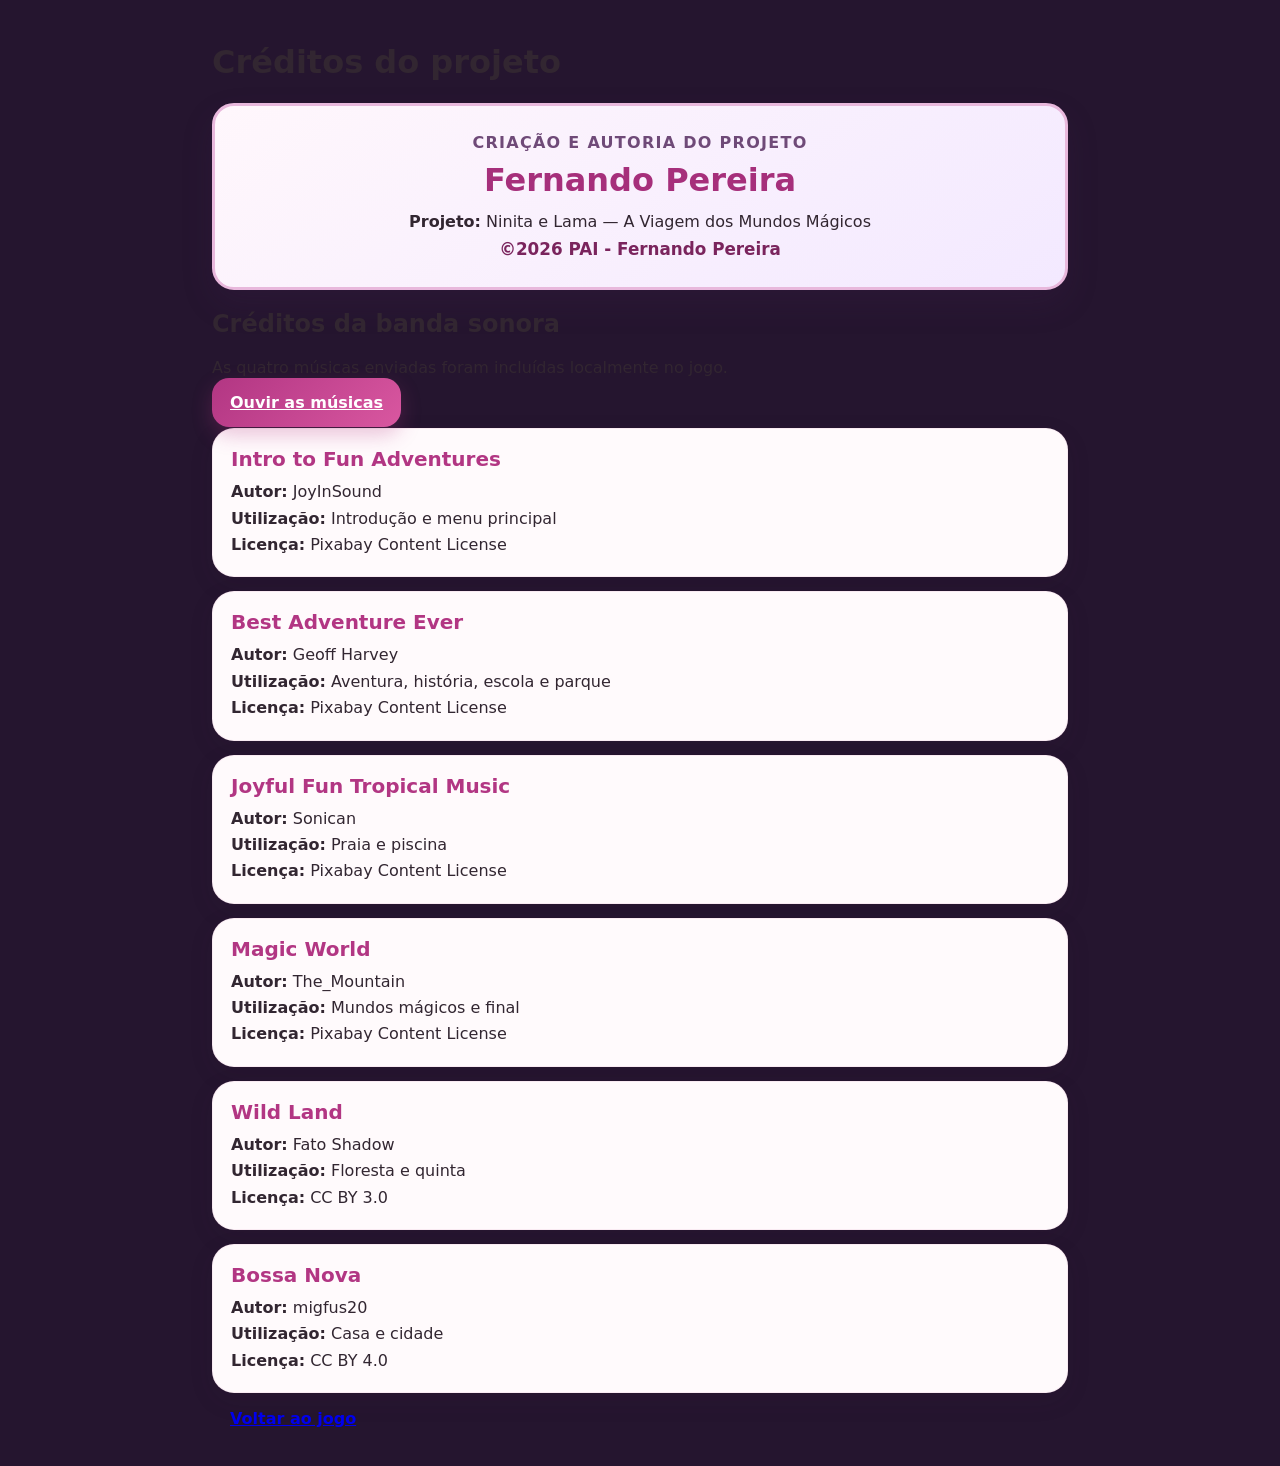
==== commit a5b19896: "Add files via upload" ====
--- a/creditos-audio.html
+++ b/creditos-audio.html
@@ -27,6 +27,12 @@
         letter-spacing:.08em;
         color:#6f4a78
       }
+      .creator-copyright{
+        margin:14px 0 0;
+        font-size:1.05rem;
+        font-weight:900;
+        color:#7a245d
+      }
     </style>
 </head>
 <body>
@@ -36,6 +42,7 @@
       <p class="creator-label">Criação e autoria do projeto</p>
       <h2>Fernando Pereira</h2>
       <p><strong>Projeto:</strong> Ninita e Lama — A Viagem dos Mundos Mágicos</p>
+      <p class="creator-copyright">©2026 PAI - Fernando Pereira</p>
     </article>
 
     <h2>Créditos da banda sonora</h2>
--- a/styles.css
+++ b/styles.css
@@ -1002,3 +1002,18 @@
   .care-tool-shelf-four{grid-template-columns:repeat(3,1fr)}
   .care-tool-object strong{font-size:.72rem}
 }
+
+
+.footer-note-block{
+  display:flex;
+  flex-direction:column;
+  align-items:center;
+  gap:4px;
+}
+.footer-credit{
+  margin:0;
+  font-size:.92rem;
+  font-weight:800;
+  color:#fff2a8;
+  text-shadow:0 2px 8px rgba(36,18,52,.7);
+}
